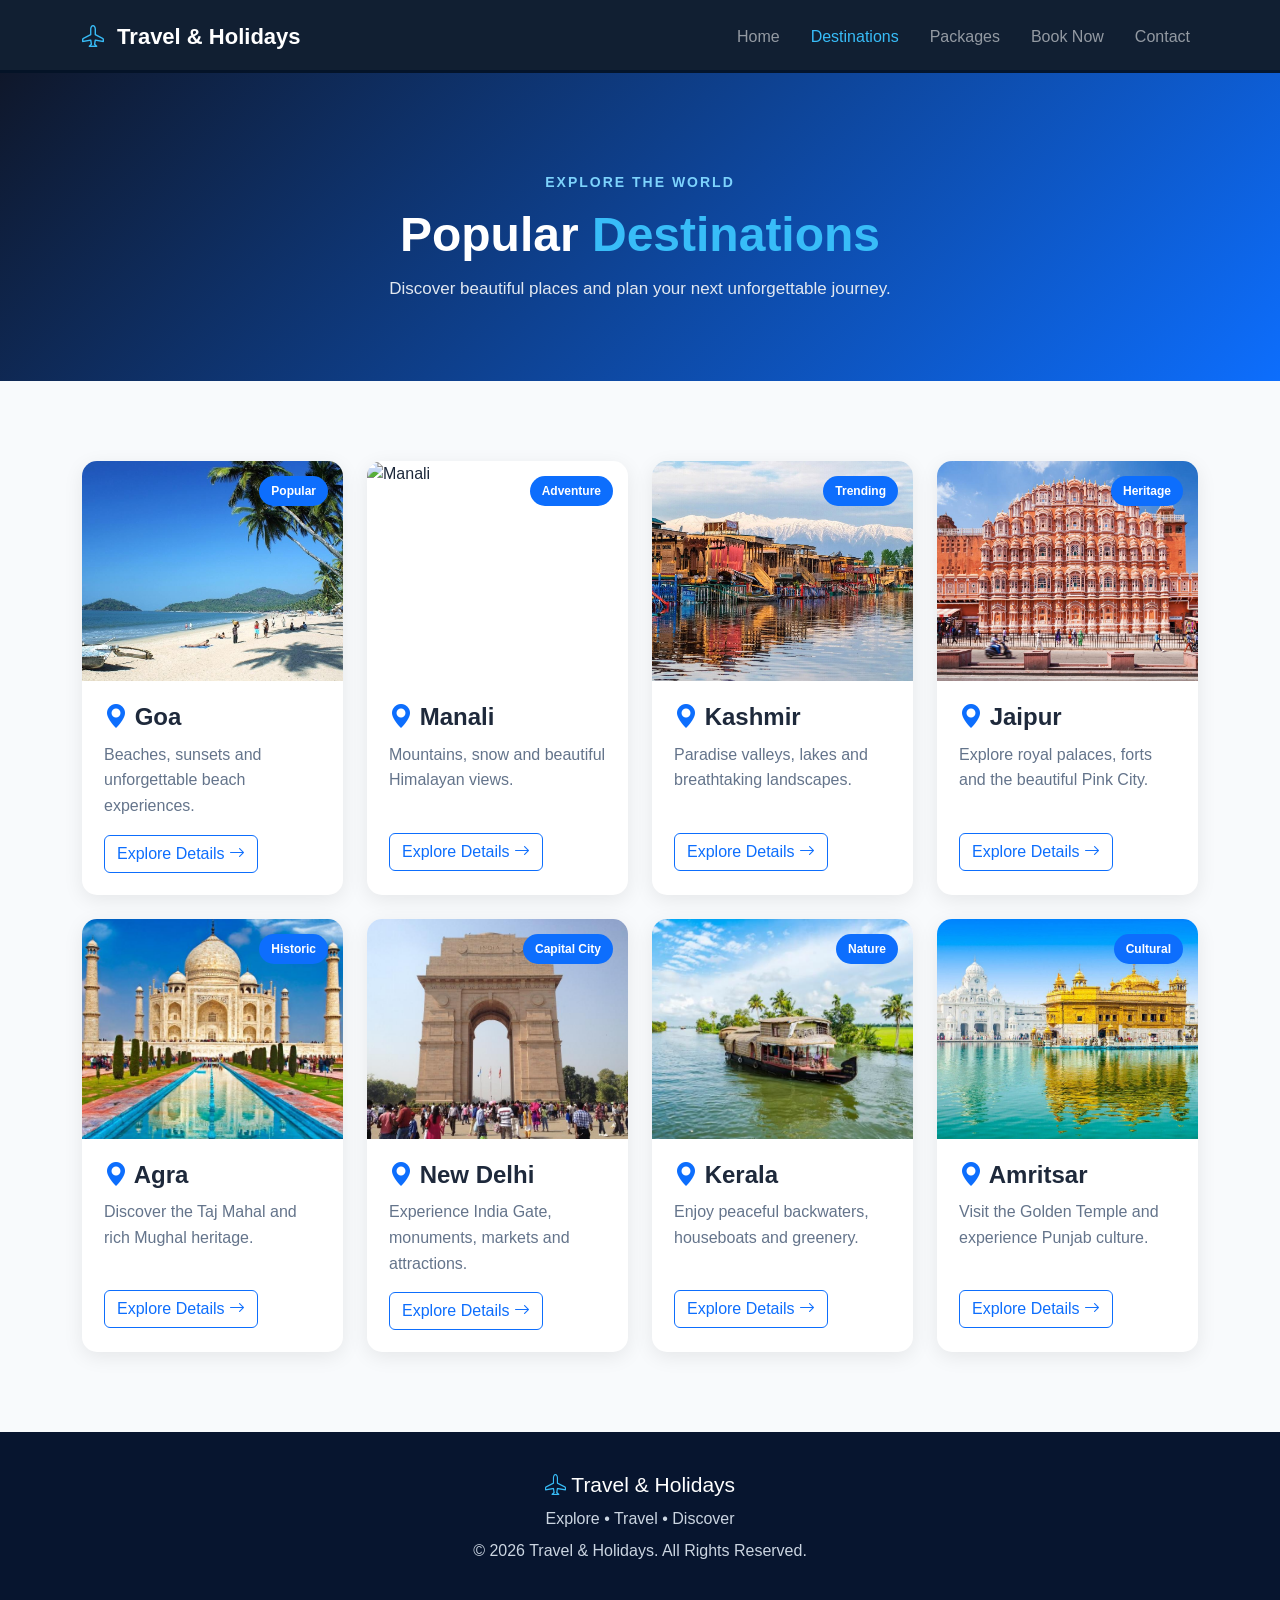
==== destination.html @ aeb37665 "first commit" ====
<!DOCTYPE html><html lang="en"><head><meta charset="UTF-8">

<meta name="viewport"
      content="width=device-width, initial-scale=1.0">

<title>Travel & Holidays | Destinations</title>


<!-- Bootstrap CSS -->

<link
    href="https://cdn.jsdelivr.net/npm/bootstrap@5.3.3/dist/css/bootstrap.min.css"
    rel="stylesheet">


<!-- Bootstrap Icons -->

<link
    rel="stylesheet"
    href="https://cdn.jsdelivr.net/npm/bootstrap-icons@1.11.3/font/bootstrap-icons.min.css">


<!-- Custom CSS -->

<link rel="stylesheet" href="css/destination.css">

</head><body><!-- =====================================================
                         NAVBAR
===================================================== --><nav class="navbar navbar-expand-lg navbar-dark fixed-top"><div class="container">


    <a class="navbar-brand fw-bold"
       href="index.html">

        <i class="bi bi-airplane"></i>

        Travel & Holidays

    </a>


    <button
        class="navbar-toggler"
        type="button"
        data-bs-toggle="collapse"
        data-bs-target="#navbarNav">

        <span class="navbar-toggler-icon"></span>

    </button>


    <div class="collapse navbar-collapse"
         id="navbarNav">

        <ul class="navbar-nav ms-auto">


            <li class="nav-item">

                <a class="nav-link"
                   href="index.html">

                    Home

                </a>

            </li>


            <li class="nav-item">

                <a class="nav-link active"
                   href="destination.html">

                    Destinations

                </a>

            </li>


            <li class="nav-item">

                <a class="nav-link"
                   href="packages.html">

                    Packages

                </a>

            </li>


            <li class="nav-item">

                <a class="nav-link"
                   href="book-now.html">

                    Book Now

                </a>

            </li>


            <li class="nav-item">

                <a class="nav-link"
                   href="contact.html">

                    Contact

                </a>

            </li>


        </ul>

    </div>

</div>

</nav><!-- =====================================================
                     PAGE HEADER
===================================================== --><section class="page-header"><div class="container text-center">


    <span>
        EXPLORE THE WORLD
    </span>


    <h1>

        Popular
        <strong>Destinations</strong>

    </h1>


    <p>

        Discover beautiful places and plan your
        next unforgettable journey.

    </p>


</div>

</section><!-- =====================================================
                  DESTINATION SECTION
===================================================== --><section class="destination-section"><div class="container">


    <div class="row g-4">


        <!-- ================= GOA ================= -->

        <div class="col-md-6 col-lg-3">

            <div class="destination-card">


                <div class="destination-image">

                    <img
                        src="images/goa.jpg"
                        alt="Goa">

                    <span class="destination-badge">
                        Popular
                    </span>

                </div>


                <div class="destination-content">

                    <h4>

                        <i class="bi bi-geo-alt-fill"></i>

                        Goa

                    </h4>


                    <p>

                        Beaches, sunsets and unforgettable
                        beach experiences.

                    </p>


                    <button
                        class="btn btn-outline-primary"
                        onclick="showDestination('Goa')">

                        Explore Details

                        <i class="bi bi-arrow-right"></i>

                    </button>


                </div>

            </div>

        </div>



        <!-- ================= MANALI ================= -->

        <div class="col-md-6 col-lg-3">

            <div class="destination-card">


                <div class="destination-image">

                    <img
                        src="images/manali.jpg"
                        alt="Manali">

                    <span class="destination-badge">
                        Adventure
                    </span>

                </div>


                <div class="destination-content">

                    <h4>

                        <i class="bi bi-geo-alt-fill"></i>

                        Manali

                    </h4>


                    <p>

                        Mountains, snow and beautiful
                        Himalayan views.

                    </p>


                    <button
                        class="btn btn-outline-primary"
                        onclick="showDestination('Manali')">

                        Explore Details

                        <i class="bi bi-arrow-right"></i>

                    </button>


                </div>

            </div>

        </div>



        <!-- ================= KASHMIR ================= -->

        <div class="col-md-6 col-lg-3">

            <div class="destination-card">


                <div class="destination-image">

                    <img
                        src="images/kashmir.jpg"
                        alt="Kashmir">

                    <span class="destination-badge">
                        Trending
                    </span>

                </div>


                <div class="destination-content">

                    <h4>

                        <i class="bi bi-geo-alt-fill"></i>

                        Kashmir

                    </h4>


                    <p>

                        Paradise valleys, lakes and
                        breathtaking landscapes.

                    </p>


                    <button
                        class="btn btn-outline-primary"
                        onclick="showDestination('Kashmir')">

                        Explore Details

                        <i class="bi bi-arrow-right"></i>

                    </button>


                </div>

            </div>

        </div>



        <!-- ================= JAIPUR ================= -->

        <div class="col-md-6 col-lg-3">

            <div class="destination-card">


                <div class="destination-image">

                    <img
                        src="images/jaipur.jpg"
                        alt="Jaipur">

                    <span class="destination-badge">
                        Heritage
                    </span>

                </div>


                <div class="destination-content">

                    <h4>

                        <i class="bi bi-geo-alt-fill"></i>

                        Jaipur

                    </h4>


                    <p>

                        Explore royal palaces, forts and
                        the beautiful Pink City.

                    </p>


                    <button
                        class="btn btn-outline-primary"
                        onclick="showDestination('Jaipur')">

                        Explore Details

                        <i class="bi bi-arrow-right"></i>

                    </button>


                </div>

            </div>

        </div>



        <!-- ================= AGRA ================= -->

        <div class="col-md-6 col-lg-3">

            <div class="destination-card">


                <div class="destination-image">

                    <img
                        src="images/agra.jpg"
                        alt="Agra">

                    <span class="destination-badge">
                        Historic
                    </span>

                </div>


                <div class="destination-content">

                    <h4>

                        <i class="bi bi-geo-alt-fill"></i>

                        Agra

                    </h4>


                    <p>

                        Discover the Taj Mahal and
                        rich Mughal heritage.

                    </p>


                    <button
                        class="btn btn-outline-primary"
                        onclick="showDestination('Agra')">

                        Explore Details

                        <i class="bi bi-arrow-right"></i>

                    </button>


                </div>

            </div>

        </div>



        <!-- ================= DELHI ================= -->

        <div class="col-md-6 col-lg-3">

            <div class="destination-card">


                <div class="destination-image">

                    <img
                        src="images/new-delhi.jpg"
                        alt="New Delhi">

                    <span class="destination-badge">
                        Capital City
                    </span>

                </div>


                <div class="destination-content">

                    <h4>

                        <i class="bi bi-geo-alt-fill"></i>

                        New Delhi

                    </h4>


                    <p>

                        Experience India Gate, monuments,
                        markets and attractions.

                    </p>


                    <button
                        class="btn btn-outline-primary"
                        onclick="showDestination('New Delhi')">

                        Explore Details

                        <i class="bi bi-arrow-right"></i>

                    </button>


                </div>

            </div>

        </div>



        <!-- ================= KERALA ================= -->

        <div class="col-md-6 col-lg-3">

            <div class="destination-card">


                <div class="destination-image">

                    <img
                        src="images/kerala-backwater.jpg"
                        alt="Kerala">

                    <span class="destination-badge">
                        Nature
                    </span>

                </div>


                <div class="destination-content">

                    <h4>

                        <i class="bi bi-geo-alt-fill"></i>

                        Kerala

                    </h4>


                    <p>

                        Enjoy peaceful backwaters,
                        houseboats and greenery.

                    </p>


                    <button
                        class="btn btn-outline-primary"
                        onclick="showDestination('Kerala')">

                        Explore Details

                        <i class="bi bi-arrow-right"></i>

                    </button>


                </div>

            </div>

        </div>



        <!-- ================= AMRITSAR ================= -->

        <div class="col-md-6 col-lg-3">

            <div class="destination-card">


                <div class="destination-image">

                    <img
                        src="images/amritsar2.jpg"
                        alt="Amritsar">

                    <span class="destination-badge">
                        Cultural
                    </span>

                </div>


                <div class="destination-content">

                    <h4>

                        <i class="bi bi-geo-alt-fill"></i>

                        Amritsar

                    </h4>


                    <p>

                        Visit the Golden Temple and
                        experience Punjab culture.

                    </p>


                    <button
                        class="btn btn-outline-primary"
                        onclick="showDestination('Amritsar')">

                        Explore Details

                        <i class="bi bi-arrow-right"></i>

                    </button>


                </div>

            </div>

        </div>


    </div>

</div>

</section><!-- =====================================================
                   DESTINATION MODAL
===================================================== --><div class="modal fade"
     id="destinationModal"
     tabindex="-1"
     aria-hidden="true"><div class="modal-dialog modal-dialog-centered">

    <div class="modal-content">


        <!-- Modal Header -->

        <div class="modal-header">

            <h5 class="modal-title"
                id="destinationTitle">

                Destination Details

            </h5>


            <button
                type="button"
                class="btn-close"
                data-bs-dismiss="modal">

            </button>

        </div>



        <!-- Modal Body -->

        <div class="modal-body">


            <div class="modal-icon">

                <i class="bi bi-geo-alt-fill"></i>

            </div>


            <h4 id="destinationName"></h4>


            <p id="destinationDescription"></p>


            <div class="destination-detail-box">


                <p>

                    <strong>
                        <i class="bi bi-calendar3"></i>
                        Best Time:
                    </strong>

                    <span id="bestTime"></span>

                </p>


                <p>

                    <strong>
                        <i class="bi bi-map"></i>
                        Places to Visit:
                    </strong>

                    <span id="placesToVisit"></span>

                </p>


            </div>

        </div>



        <!-- Modal Footer -->

        <div class="modal-footer">

            <button
                type="button"
                class="btn btn-primary"
                data-bs-dismiss="modal">

                Close

            </button>

        </div>


    </div>

</div>

</div><!-- =====================================================
                         FOOTER
===================================================== --><footer class="footer"><div class="container text-center">


    <h5>

        <i class="bi bi-airplane"></i>

        Travel & Holidays

    </h5>


    <p>

        Explore • Travel • Discover

    </p>


    <p class="mb-0">

        © 2026 Travel & Holidays.
        All Rights Reserved.

    </p>


</div>

</footer><!-- Bootstrap JS --><script
    src="https://cdn.jsdelivr.net/npm/bootstrap@5.3.3/dist/js/bootstrap.bundle.min.js">
</script><!-- Destination JavaScript --><script src="js/destination.js"></script></body></html>
---- css/destination.css ----
/* =====================================================
GENERAL
===================================================== */

* {
  margin: 0;
  padding: 0;
  box-sizing: border-box;
  }

html {
scroll-behavior: smooth;
}

body {
font-family: Arial, sans-serif;
background: #f8fafc;
color: #1e293b;
}

/* =====================================================
NAVBAR
===================================================== */

.navbar {
background: rgba(5, 20, 40, 0.95);

padding: 15px 0;

transition: 0.3s;

}

.navbar-brand {
font-size: 22px;
}

.navbar-brand i {
color: #38bdf8;
margin-right: 7px;
}

.nav-link {
margin-left: 15px;
font-weight: 500;

transition: 0.3s;

}

.nav-link:hover,
.nav-link.active {
color: #38bdf8 !important;
}

/* =====================================================
PAGE HEADER
===================================================== */

.page-header {

margin-top: 70px;

padding: 100px 20px 80px;

background:
    linear-gradient(
        135deg,
        #0f172a,
        #0d6efd
    );

color: white;

text-align: center;

}

.page-header span {

font-size: 14px;

letter-spacing: 2px;

font-weight: bold;

color: #7dd3fc;

}

.page-header h1 {

font-size: 48px;

font-weight: 700;

margin: 12px 0;

}

.page-header h1 strong {

color: #38bdf8;

}

.page-header p {

margin: 0;

font-size: 17px;

color: #e2e8f0;

}

/* =====================================================
DESTINATION SECTION
===================================================== */

.destination-section {

padding: 80px 0;

}

/* =====================================================
DESTINATION CARD
===================================================== */

.destination-card {

background: white;

border-radius: 15px;

overflow: hidden;

height: 100%;

box-shadow:
    0 5px 20px rgba(0, 0, 0, 0.08);

transition: 0.3s;

}

.destination-card:hover {

transform: translateY(-8px);

box-shadow:
    0 15px 35px rgba(0, 0, 0, 0.13);

}

/* =====================================================
DESTINATION IMAGE
===================================================== */

.destination-image {

height: 220px;

position: relative;

overflow: hidden;

}

.destination-image img {

width: 100%;

height: 100%;

object-fit: cover;

transition: 0.5s;

}

.destination-card:hover
.destination-image img {

transform: scale(1.08);

}

/* =====================================================
BADGE
===================================================== */

.destination-badge {

position: absolute;

top: 15px;

right: 15px;

background: #0d6efd;

color: white;

padding: 6px 12px;

border-radius: 20px;

font-size: 12px;

font-weight: bold;

}

/* =====================================================
CARD CONTENT
===================================================== */

.destination-content {

padding: 22px;

}

.destination-content h4 {

font-weight: 700;

margin-bottom: 10px;

}

.destination-content h4 i {

color: #0d6efd;

}

.destination-content p {

color: #64748b;

line-height: 1.6;

min-height: 75px;

}

/* =====================================================
MODAL
===================================================== */

.modal-content {

border: none;

border-radius: 18px;

overflow: hidden;

}

.modal-header {

background: #0d6efd;

color: white;

border: none;

}

.modal-header .btn-close {

filter: brightness(0) invert(1);

}

.modal-body {

padding: 30px;

}

.modal-icon {

width: 65px;

height: 65px;

background: #e0f2fe;

color: #0d6efd;

border-radius: 50%;

display: flex;

align-items: center;

justify-content: center;

font-size: 28px;

margin-bottom: 15px;

}

.modal-body h4 {

font-weight: 700;

margin-bottom: 12px;

}

.modal-body > p {

color: #64748b;

line-height: 1.7;

}

.destination-detail-box {

background: #f8fafc;

padding: 20px;

border-radius: 12px;

margin-top: 20px;

}

.destination-detail-box p {

margin-bottom: 12px;

color: #475569;

}

.destination-detail-box p:last-child {

margin-bottom: 0;

}

.destination-detail-box strong {

color: #0d6efd;

}

/* =====================================================
FOOTER
===================================================== */

.footer {

background: #07152f;

color: white;

padding: 40px 20px;

}

.footer h5 {

font-size: 21px;

margin-bottom: 10px;

}

.footer h5 i {

color: #38bdf8;

}

.footer p {

color: #cbd5e1;

margin-bottom: 8px;

}

/* =====================================================
RESPONSIVE
===================================================== */

@media (max-width: 576px) {

.page-header {

    padding: 80px 15px 60px;

}


.page-header h1 {

    font-size: 36px;

}


.destination-section {

    padding: 60px 15px;

}

}
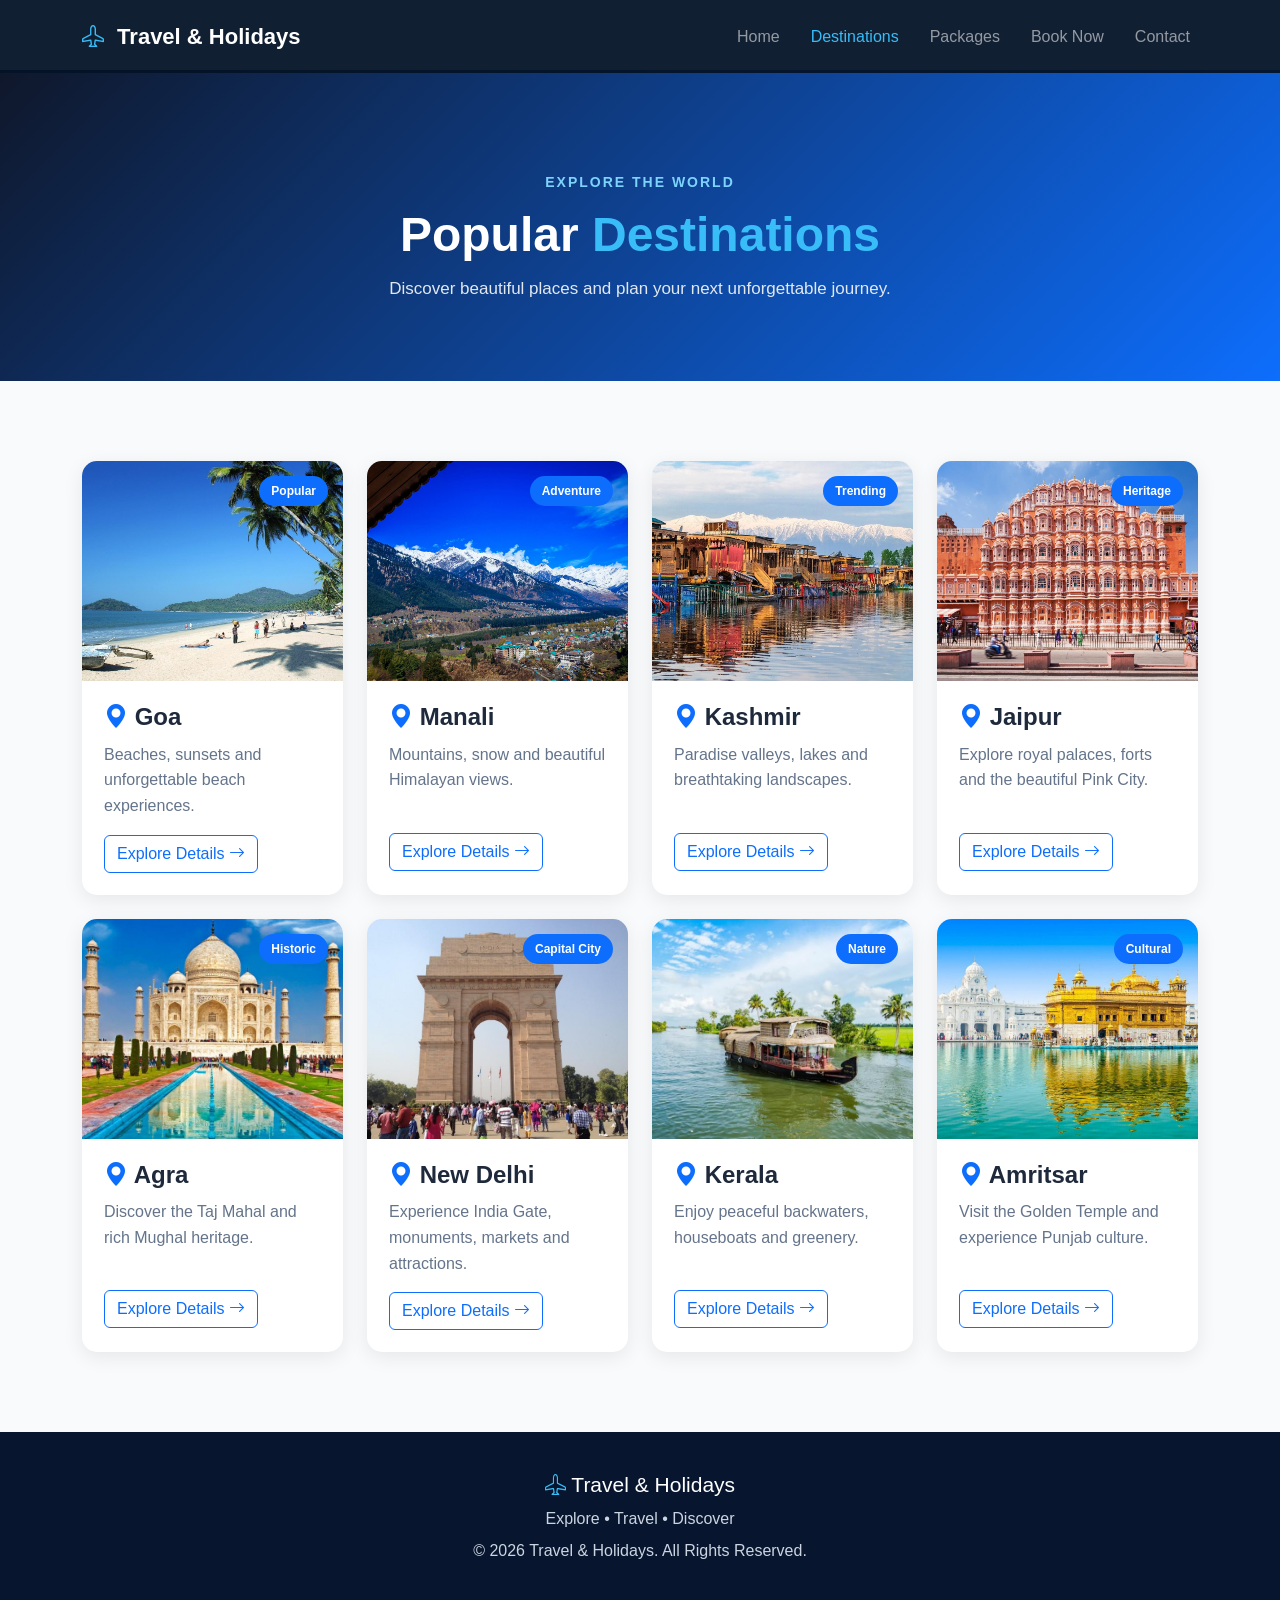
==== commit 225094a9: "Update destination.html" ====
--- a/destination.html
+++ b/destination.html
@@ -226,7 +226,7 @@
                 <div class="destination-image">
 
                     <img
-                        src="images/manali.jpg"
+                        src="images/Manali.jpg"
                         alt="Manali">
 
                     <span class="destination-badge">
@@ -762,4 +762,4 @@
 
 </footer><!-- Bootstrap JS --><script
     src="https://cdn.jsdelivr.net/npm/bootstrap@5.3.3/dist/js/bootstrap.bundle.min.js">
-</script><!-- Destination JavaScript --><script src="js/destination.js"></script></body></html>+</script><!-- Destination JavaScript --><script src="js/destination.js"></script></body></html>
